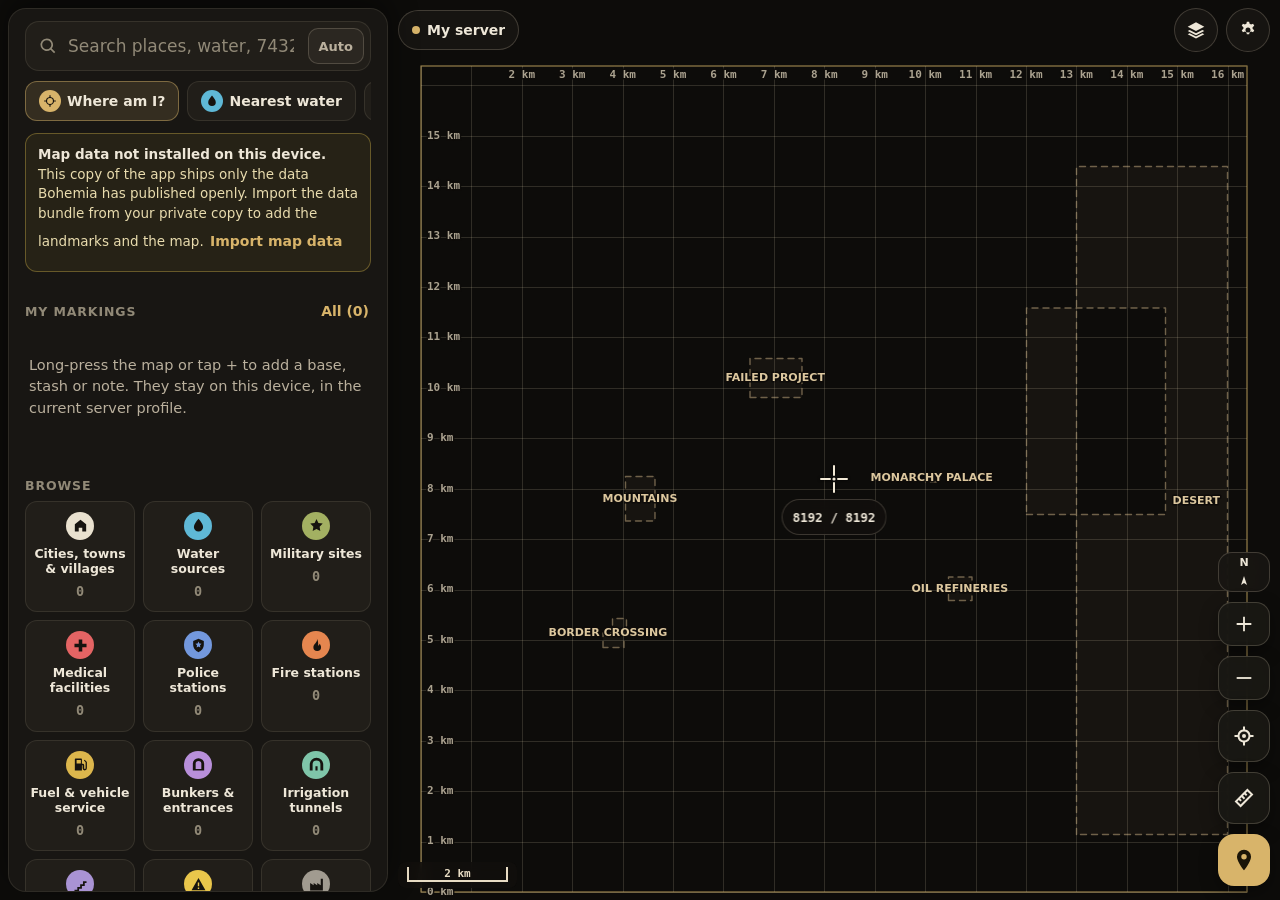
==== badlands-field-map/index.html @ 00a026b4 "Add Badlands Field Map (public build) at /badlands-field-map/ Installable offline companion map for " ====
<!doctype html>
<html lang="en">
  <head>
    <meta charset="utf-8" />
    <meta name="viewport" content="width=device-width, initial-scale=1, viewport-fit=cover" />
    <meta name="color-scheme" content="dark" />
    <meta name="theme-color" content="#0d0c0a" />
    <meta name="description" content="Offline companion map for DayZ’s Nasdara terrain (Badlands). Unofficial fan tool." />
    <meta name="apple-mobile-web-app-capable" content="yes" />
    <meta name="mobile-web-app-capable" content="yes" />
    <meta name="apple-mobile-web-app-status-bar-style" content="black-translucent" />
    <meta name="apple-mobile-web-app-title" content="Field Map" />
    <link rel="manifest" href="./manifest.webmanifest" />
    <link rel="icon" type="image/png" href="./icons/favicon-64.png" />
    <link rel="apple-touch-icon" href="./icons/apple-touch-icon.png" />
    <title>Badlands Field Map</title>
    <script type="module" crossorigin src="./assets/index-BsWsHwa1.js"></script>
    <link rel="stylesheet" crossorigin href="./assets/index-CxbuYkb8.css">
  </head>
  <body>
    <div id="app"></div>
    <noscript>Badlands Field Map needs JavaScript.</noscript>
  </body>
</html>
---- badlands-field-map/assets/index-CxbuYkb8.css ----
:root,:host{--ol-background-color: white;--ol-accent-background-color: #F5F5F5;--ol-subtle-background-color: rgba(128, 128, 128, .25);--ol-partial-background-color: rgba(255, 255, 255, .75);--ol-foreground-color: #333333;--ol-subtle-foreground-color: #666666;--ol-brand-color: #00AAFF}.ol-box{box-sizing:border-box;border-radius:2px;border:1.5px solid var(--ol-background-color);background-color:var(--ol-partial-background-color)}.ol-mouse-position{top:8px;right:8px;position:absolute}.ol-scale-line{background:var(--ol-partial-background-color);border-radius:4px;bottom:8px;left:8px;padding:2px;position:absolute}.ol-scale-line-inner{border:1px solid var(--ol-subtle-foreground-color);border-top:none;color:var(--ol-foreground-color);font-size:10px;text-align:center;margin:1px;will-change:contents,width;transition:all .25s}.ol-scale-bar{position:absolute;bottom:8px;left:8px}.ol-scale-bar-inner{display:flex}.ol-scale-step-marker{width:1px;height:15px;background-color:var(--ol-foreground-color);float:right;z-index:10}.ol-scale-step-text{position:absolute;bottom:-5px;font-size:10px;z-index:11;color:var(--ol-foreground-color);text-shadow:-1.5px 0 var(--ol-partial-background-color),0 1.5px var(--ol-partial-background-color),1.5px 0 var(--ol-partial-background-color),0 -1.5px var(--ol-partial-background-color)}.ol-scale-text{position:absolute;font-size:12px;text-align:center;bottom:25px;color:var(--ol-foreground-color);text-shadow:-1.5px 0 var(--ol-partial-background-color),0 1.5px var(--ol-partial-background-color),1.5px 0 var(--ol-partial-background-color),0 -1.5px var(--ol-partial-background-color)}.ol-scale-singlebar{position:relative;height:10px;z-index:9;box-sizing:border-box;border:1px solid var(--ol-foreground-color)}.ol-scale-singlebar-even{background-color:var(--ol-subtle-foreground-color)}.ol-scale-singlebar-odd{background-color:var(--ol-background-color)}.ol-unsupported{display:none}.ol-viewport,.ol-unselectable{-webkit-touch-callout:none;-webkit-user-select:none;-moz-user-select:none;user-select:none;-webkit-tap-highlight-color:transparent}.ol-viewport canvas{all:unset;overflow:hidden}.ol-viewport{touch-action:pan-x pan-y}.ol-selectable{-webkit-touch-callout:default;-webkit-user-select:text;-moz-user-select:text;user-select:text}.ol-grabbing{cursor:-webkit-grabbing;cursor:-moz-grabbing;cursor:grabbing}.ol-grab{cursor:move;cursor:-webkit-grab;cursor:-moz-grab;cursor:grab}.ol-control{position:absolute;background-color:var(--ol-subtle-background-color);border-radius:4px}.ol-zoom{top:.5em;left:.5em}.ol-rotate{top:.5em;right:.5em;transition:opacity .25s linear,visibility 0s linear}.ol-rotate.ol-hidden{opacity:0;visibility:hidden;transition:opacity .25s linear,visibility 0s linear .25s}.ol-zoom-extent{top:4.643em;left:.5em}.ol-full-screen{right:.5em;top:.5em}.ol-control button{display:block;margin:1px;padding:0;color:var(--ol-subtle-foreground-color);font-weight:700;text-decoration:none;font-size:inherit;text-align:center;height:1.375em;width:1.375em;line-height:.4em;background-color:var(--ol-background-color);border:none;border-radius:2px}.ol-control button::-moz-focus-inner{border:none;padding:0}.ol-zoom-extent button{line-height:1.4em}.ol-compass{display:block;font-weight:400;will-change:transform}.ol-touch .ol-control button{font-size:1.5em}.ol-touch .ol-zoom-extent{top:5.5em}.ol-control button:hover,.ol-control button:focus{text-decoration:none;outline:1px solid var(--ol-subtle-foreground-color);color:var(--ol-foreground-color)}.ol-zoom .ol-zoom-in{border-radius:2px 2px 0 0}.ol-zoom .ol-zoom-out{border-radius:0 0 2px 2px}.ol-attribution{text-align:right;bottom:.5em;right:.5em;max-width:calc(100% - 1.3em);display:flex;flex-flow:row-reverse;align-items:center}.ol-attribution a{color:var(--ol-subtle-foreground-color);text-decoration:none}.ol-attribution ul{margin:0;padding:1px .5em;color:var(--ol-foreground-color);text-shadow:0 0 2px var(--ol-background-color);font-size:12px}.ol-attribution li{display:inline;list-style:none}.ol-attribution li:not(:last-child):after{content:" "}.ol-attribution img{max-height:2em;max-width:inherit;vertical-align:middle}.ol-attribution button{flex-shrink:0}.ol-attribution.ol-collapsed ul{display:none}.ol-attribution:not(.ol-collapsed){background:var(--ol-partial-background-color)}.ol-attribution.ol-uncollapsible{bottom:0;right:0;border-radius:4px 0 0}.ol-attribution.ol-uncollapsible img{margin-top:-.2em;max-height:1.6em}.ol-attribution.ol-uncollapsible button{display:none}.ol-zoomslider{top:4.5em;left:.5em;height:200px}.ol-zoomslider button{position:relative;height:10px}.ol-touch .ol-zoomslider{top:5.5em}.ol-overviewmap{left:.5em;bottom:.5em}.ol-overviewmap.ol-uncollapsible{bottom:0;left:0;border-radius:0 4px 0 0}.ol-overviewmap .ol-overviewmap-map,.ol-overviewmap button{display:block}.ol-overviewmap .ol-overviewmap-map{border:1px solid var(--ol-subtle-foreground-color);height:150px;width:150px}.ol-overviewmap:not(.ol-collapsed) button{bottom:0;left:0;position:absolute}.ol-overviewmap.ol-collapsed .ol-overviewmap-map,.ol-overviewmap.ol-uncollapsible button{display:none}.ol-overviewmap:not(.ol-collapsed){background:var(--ol-subtle-background-color)}.ol-overviewmap-box{border:1.5px dotted var(--ol-subtle-foreground-color)}.ol-overviewmap .ol-overviewmap-box:hover{cursor:move}.ol-overviewmap .ol-viewport:hover{cursor:pointer}:root{color-scheme:dark;--bg: #0d0c0a;--map-land: #1f1c17;--surface: #181613;--surface-2: #211e19;--surface-3: #2b2721;--line: rgba(232, 220, 196, .1);--line-2: rgba(232, 220, 196, .2);--text: #eee7d8;--text-2: #bab09d;--text-3: #918977;--accent: #d8b46a;--accent-ink: #1b1508;--accent-soft: rgba(216, 180, 106, .15);--ok: #7bc58c;--warn: #e3c14e;--bad: #e5715f;--font-ui: -apple-system, BlinkMacSystemFont, "SF Pro Text", system-ui, "Segoe UI", Roboto, sans-serif;--font-mono: ui-monospace, "SF Mono", SFMono-Regular, Menlo, Consolas, monospace;--radius: 14px;--tap: 48px;--sat: env(safe-area-inset-top, 0px);--sab: env(safe-area-inset-bottom, 0px);--sal: env(safe-area-inset-left, 0px);--sar: env(safe-area-inset-right, 0px);--peek: 150px;--kb: 0px;--vvh: 100dvh;--pad-top: calc(var(--sat) + 58px);--pad-bottom: calc(var(--peek) + var(--sab));--pad-left: 0px;--label-scale: 1}*{box-sizing:border-box}html,body,#app{height:100%;margin:0;background:var(--bg);color:var(--text);font-family:var(--font-ui);font-size:16px;-webkit-text-size-adjust:100%;-webkit-tap-highlight-color:transparent}body{position:fixed;inset:0;overflow:hidden;overscroll-behavior:none}button,input,select,textarea{font:inherit;color:inherit}button{cursor:pointer}button,a,input,select,textarea,label,summary{touch-action:manipulation}:focus-visible{outline:2px solid var(--accent);outline-offset:2px}[hidden]{display:none!important}.mono{font-family:var(--font-mono);font-variant-numeric:tabular-nums}.sr-only{position:absolute;width:1px;height:1px;overflow:hidden;clip:rect(0 0 0 0);white-space:nowrap}.map{position:absolute;inset:0;background:var(--bg);-webkit-touch-callout:none;-webkit-user-select:none;user-select:none;touch-action:none}.map .ol-viewport{touch-action:none}.grid-canvas{position:absolute;inset:0;pointer-events:none;z-index:1}.ol-scale-line{position:static;background:#12100dcc;border-radius:8px;padding:4px 8px 5px;backdrop-filter:blur(6px);-webkit-backdrop-filter:blur(6px)}.ol-scale-line-inner{border:2px solid #e8dcc4;border-top:none;color:#e8dcc4;font:600 11px var(--font-mono);text-align:center}.scale-wrap{position:absolute;left:calc(var(--pad-left) + var(--sal) + 10px);bottom:calc(var(--pad-bottom) + 12px + var(--kb));z-index:3}.crosshair{position:absolute;left:calc(var(--pad-left) + (100% - var(--pad-left)) / 2);top:calc(var(--pad-top) + (100% - var(--pad-top) - var(--pad-bottom)) / 2);width:0;height:0;z-index:3;pointer-events:none}.crosshair svg{position:absolute;left:-15px;top:-15px;filter:drop-shadow(0 0 1.5px rgba(0,0,0,.9))}.readout{position:absolute;top:20px;left:50%;transform:translate(-50%);pointer-events:auto;display:flex;gap:6px;align-items:center;white-space:nowrap;padding:5px 10px;border-radius:999px;border:1px solid var(--line-2);background:#12100ddb;backdrop-filter:blur(8px);-webkit-backdrop-filter:blur(8px);font:600 12.5px var(--font-mono);color:var(--text);min-height:36px}.readout .sep{color:var(--text-3)}.readout .unv{color:var(--warn);font-family:var(--font-ui);font-size:11px;font-weight:600}.topbar{position:absolute;top:calc(var(--sat) + 8px);left:calc(var(--pad-left) + var(--sal) + 10px);right:calc(var(--sar) + 10px);display:flex;gap:8px;align-items:center;z-index:5;pointer-events:none}.topbar>*{pointer-events:auto}.chip-btn{display:inline-flex;align-items:center;gap:7px;min-height:40px;padding:0 13px;border-radius:999px;border:1px solid var(--line-2);background:#181613e0;backdrop-filter:blur(10px);-webkit-backdrop-filter:blur(10px);font-size:14px;font-weight:600;max-width:52vw}.chip-btn .txt{overflow:hidden;text-overflow:ellipsis;white-space:nowrap}.dot{width:8px;height:8px;border-radius:50%;background:var(--accent);flex:none}.dot.warn{background:var(--warn)}.dot.bad{background:var(--bad)}.dot.ok{background:var(--ok)}.spacer{flex:1}.north{width:40px;height:40px;border-radius:50%;border:1px solid var(--line-2);background:#181613e0;display:grid;place-items:center;font:800 11px var(--font-ui);color:var(--text);backdrop-filter:blur(10px);-webkit-backdrop-filter:blur(10px)}.fabs{position:absolute;right:calc(var(--sar) + 10px);bottom:calc(var(--pad-bottom) + 14px + var(--kb));display:flex;flex-direction:column;gap:10px;z-index:5}.fab{width:52px;height:52px;border-radius:16px;border:1px solid var(--line-2);background:#1a1814eb;backdrop-filter:blur(10px);-webkit-backdrop-filter:blur(10px);display:grid;place-items:center;color:var(--text);box-shadow:0 6px 18px #00000059}.fab.primary{background:var(--accent);color:var(--accent-ink);border-color:transparent}.fab.on{border-color:var(--accent);color:var(--accent)}.fab:active{transform:scale(.96)}.modebar{position:absolute;left:calc(var(--pad-left) + var(--sal) + 10px);right:calc(var(--sar) + 72px);bottom:calc(var(--pad-bottom) + 14px + var(--kb));z-index:6;display:flex;gap:8px;flex-wrap:wrap}.sheet{position:absolute;left:0;right:0;bottom:var(--kb);z-index:10;background:var(--surface);border-top-left-radius:20px;border-top-right-radius:20px;border:1px solid var(--line);border-bottom:none;box-shadow:0 -10px 30px #00000073;display:flex;flex-direction:column;height:calc(var(--peek) + var(--sab));transition:height .24s cubic-bezier(.2,.8,.2,1);padding-left:var(--sal);padding-right:var(--sar);overscroll-behavior:contain;touch-action:pan-y}.sheet.half{height:min(calc(var(--vvh) * .56),calc(var(--vvh) - var(--sat) - 70px))}.sheet.full{height:calc(var(--vvh) - var(--sat) - 8px)}.sheet.dragging{transition:none}.sheet-grip{flex:none;width:100%;height:36px;padding:0;border:0;background:transparent;display:grid;place-items:center;touch-action:none}.sheet-grip:before{content:"";width:40px;height:5px;border-radius:3px;background:var(--line-2)}.sheet-head{flex:none;padding:0 16px 10px;touch-action:none}.sheet-body{flex:1;min-height:0;overflow-y:auto;-webkit-overflow-scrolling:touch;overscroll-behavior:contain;padding:0 16px calc(16px + var(--sab));touch-action:pan-y}@media(orientation:landscape)and (max-height:600px),(min-width:900px){:root{--pad-top: calc(var(--sat) + 58px);--pad-bottom: var(--sab);--pad-left: calc(min(380px, 44vw) + var(--sal) + 16px)}.sheet,.sheet.half,.sheet.full{left:calc(var(--sal) + 8px);right:auto;top:calc(var(--sat) + 8px);bottom:calc(8px + var(--kb));width:min(380px,44vw);height:auto;border-radius:18px;border:1px solid var(--line);padding-left:0;padding-right:0}.sheet .sheet-grip{display:none}.sheet-head{padding-top:12px}.fabs,.modebar{bottom:calc(var(--sab) + 14px + var(--kb))}.scale-wrap{bottom:calc(var(--sab) + 12px)}}.search{display:flex;align-items:center;gap:8px;height:50px;border-radius:14px;background:var(--surface-2);border:1px solid var(--line);padding:0 6px 0 12px}.search input{flex:1;min-width:0;border:0;background:transparent;outline:none;font-size:17px;height:100%}.search input::-webkit-search-cancel-button,.search input::-webkit-search-decoration{-webkit-appearance:none;appearance:none}.search input::placeholder{color:var(--text-3)}.fmt{flex:none;height:36px;border-radius:10px;border:1px solid var(--line-2);background:var(--surface-3);padding:0 10px;font-size:13px;font-weight:650;color:var(--text-2)}.icon-btn{flex:none;width:40px;height:40px;border-radius:10px;border:0;background:transparent;display:grid;place-items:center;color:var(--text-2)}.quick{display:flex;gap:8px;overflow-x:auto;margin-top:10px;padding-bottom:2px;scrollbar-width:none;touch-action:pan-x}.quick::-webkit-scrollbar{display:none}.qchip{flex:none;display:inline-flex;align-items:center;gap:6px;height:40px;padding:0 13px;border-radius:12px;border:1px solid var(--line);background:var(--surface-2);font-size:14px;font-weight:600;white-space:nowrap}.qchip .sw{width:22px;height:22px;border-radius:50%;display:grid;place-items:center;color:#16130f}.btn{display:inline-flex;align-items:center;justify-content:center;gap:8px;min-height:46px;padding:0 16px;border-radius:12px;border:1px solid var(--line-2);background:var(--surface-2);font-weight:650;font-size:15px}.btn.primary{background:var(--accent);color:var(--accent-ink);border-color:transparent}.btn.danger{color:var(--bad);border-color:#e5715f66}.btn.ghost{background:transparent}.btn:disabled{opacity:.45}.btn.sm{min-height:38px;padding:0 12px;font-size:14px}.btn-row{display:flex;gap:8px;flex-wrap:wrap}.btn-row>.btn{flex:1 1 auto}.btn.tool-on{background:var(--accent-soft);border-color:var(--accent);color:var(--accent)}.h1{font-size:21px;font-weight:750;letter-spacing:-.01em;line-height:1.2;margin:0;text-wrap:balance}.h2{font-size:12.5px;font-weight:700;letter-spacing:.07em;text-transform:uppercase;color:var(--text-3);margin:20px 0 8px}.muted{color:var(--text-2)}.faint{color:var(--text-3)}.small{font-size:13.5px;line-height:1.45}p{line-height:1.5;margin:8px 0}a{color:var(--accent)}.head-row{display:flex;align-items:center;gap:10px;min-height:44px}.head-row .h1{flex:1;min-width:0}.badge-ico{flex:none;width:38px;height:38px;border-radius:50%;display:grid;place-items:center;color:#16130f}.badge-ico.pin{border-radius:50% 50% 50% 4px;transform:rotate(-45deg)}.badge-ico.pin svg{transform:rotate(45deg)}.list{display:flex;flex-direction:column;border-radius:var(--radius);background:var(--surface-2);border:1px solid var(--line);overflow:hidden}.row{display:flex;align-items:center;gap:12px;min-height:56px;padding:8px 12px;border:0;border-bottom:1px solid var(--line);background:transparent;text-align:left;width:100%}.row:last-child{border-bottom:0}.row:active{background:var(--surface-3)}.row .main{flex:1;min-width:0}.row .title{font-weight:650;font-size:15.5px;overflow:hidden;text-overflow:ellipsis;white-space:nowrap}.row .sub{font-size:13px;color:var(--text-2);margin-top:2px;overflow:hidden;text-overflow:ellipsis;white-space:nowrap}.row .end{flex:none;text-align:right;font-size:13px;color:var(--text-2)}.row .ico{flex:none;width:32px;height:32px;border-radius:50%;display:grid;place-items:center;color:#16130f}.tag{display:inline-flex;align-items:center;gap:5px;height:24px;padding:0 9px;border-radius:999px;font-size:12px;font-weight:700;background:var(--surface-3);color:var(--text-2);border:1px solid var(--line);white-space:nowrap}.tag.ok{color:var(--ok);border-color:#7bc58c59}.tag.warn{color:var(--warn);border-color:#e3c14e59}.tag.bad{color:var(--bad);border-color:#e5715f66}.tag.accent{color:var(--accent);border-color:#d8b46a66}.tags{display:flex;gap:6px;flex-wrap:wrap}.coord{display:grid;grid-template-columns:auto 1fr auto;gap:6px 12px;align-items:center;padding:12px;border-radius:var(--radius);background:var(--surface-2);border:1px solid var(--line)}.coord .k{font-size:12px;font-weight:700;letter-spacing:.06em;text-transform:uppercase;color:var(--text-3)}.coord .v{font:650 16px var(--font-mono);font-variant-numeric:tabular-nums;min-width:0;overflow-wrap:anywhere}.coord .v small{font:500 12px var(--font-ui);color:var(--text-3);margin-left:6px}.kv{display:grid;grid-template-columns:minmax(96px,auto) 1fr;gap:8px 14px;font-size:14.5px}.kv dt{color:var(--text-3)}.kv dd{margin:0;min-width:0;overflow-wrap:anywhere}.field{display:flex;flex-direction:column;gap:6px;margin-bottom:14px}.field label,.field .lbl{font-size:13px;font-weight:650;color:var(--text-2)}.input,textarea.input,select.input{width:100%;min-height:46px;border-radius:12px;border:1px solid var(--line-2);background:var(--surface-2);padding:10px 12px;font-size:16px;outline:none}textarea.input{min-height:92px;resize:vertical;line-height:1.45}.input:focus{border-color:var(--accent)}.seg{display:flex;gap:4px;padding:4px;border-radius:12px;background:var(--surface-2);border:1px solid var(--line)}.seg button{flex:1;min-height:38px;border:0;border-radius:9px;background:transparent;font-weight:650;font-size:14px;color:var(--text-2)}.seg button[aria-pressed=true]{background:var(--surface-3);color:var(--text);box-shadow:inset 0 0 0 1px var(--line-2)}.grid-pick{display:grid;grid-template-columns:repeat(auto-fill,minmax(84px,1fr));gap:8px}.pick{display:flex;flex-direction:column;align-items:center;gap:6px;padding:10px 4px;border-radius:12px;border:1px solid var(--line);background:var(--surface-2);font-size:12.5px;font-weight:600}.pick[aria-pressed=true]{border-color:var(--accent);background:var(--accent-soft)}.swatches{display:flex;gap:10px;flex-wrap:wrap}.swatch{width:36px;height:36px;border-radius:50%;border:2px solid transparent;box-shadow:inset 0 0 0 2px #00000059}.swatch[aria-pressed=true]{border-color:var(--text)}.toggle{display:flex;align-items:center;justify-content:space-between;gap:12px;min-height:52px;padding:6px 12px;border-bottom:1px solid var(--line)}.toggle:last-child{border-bottom:0}.toggle .main{flex:1;min-width:0}.switch{position:relative;width:50px;height:30px;flex:none;border-radius:999px;border:0;background:var(--surface-3);box-shadow:inset 0 0 0 1px var(--line-2)}.switch:after{content:"";position:absolute;top:3px;left:3px;width:24px;height:24px;border-radius:50%;background:#cfc6b4;transition:transform .18s}.switch[aria-checked=true]{background:var(--accent)}.switch[aria-checked=true]:after{transform:translate(20px);background:#1b1508}input[type=range]{width:100%;accent-color:var(--accent);height:32px}.note{border-radius:12px;padding:11px 12px;background:var(--surface-2);border:1px solid var(--line);font-size:13.5px;line-height:1.45;color:var(--text-2)}.note.warn{border-color:#e3c14e59;background:#e3c14e12;color:#e9dcae}.note.bad{border-color:#e5715f66;background:#e5715f14;color:#f0c3ba}.note strong{color:var(--text)}.stack{display:flex;flex-direction:column;gap:12px}.toasts{position:absolute;left:50%;transform:translate(-50%);top:calc(var(--sat) + 56px);z-index:40;display:flex;flex-direction:column;gap:8px;width:min(92vw,440px);pointer-events:none}.toast{pointer-events:auto;display:flex;align-items:center;gap:10px;padding:11px 12px 11px 14px;border-radius:14px;background:#24211cf7;border:1px solid var(--line-2);box-shadow:0 10px 30px #00000080;font-size:14.5px;font-weight:600}.toast .msg{flex:1}.toast.error{border-color:#e5715f99}.toast .act{border:0;background:var(--surface-3);border-radius:9px;min-height:34px;padding:0 12px;font-weight:700;color:var(--accent)}.empty{padding:18px 4px;color:var(--text-2);font-size:14.5px;line-height:1.5}.legend{display:flex;gap:10px;flex-wrap:wrap;font-size:12.5px;color:var(--text-2)}.legend i{display:inline-block;width:12px;height:12px;border-radius:3px;margin-right:5px;vertical-align:-2px}.boot{position:absolute;inset:0;display:grid;place-items:center;text-align:center;padding:24px;z-index:50;background:var(--bg)}.wordmark{font-weight:800;letter-spacing:.18em;text-transform:uppercase;font-size:13px;color:var(--accent)}@media(prefers-reduced-motion:reduce){.sheet,.switch:after{transition:none}}.app{position:fixed;inset:0;overflow:hidden}.round-btn{flex:none;width:44px;height:44px;border-radius:50%;border:1px solid var(--line-2);background:#181613e0;backdrop-filter:blur(10px);-webkit-backdrop-filter:blur(10px);display:grid;place-items:center;color:var(--text)}.round-btn:active,.chip-btn:active{transform:scale(.96)}.warn-chip{color:var(--bad);border-color:#e5715f80}.north{flex-direction:column;gap:0;line-height:1;width:52px;height:40px;border-radius:14px;align-self:center}.fab.sm-fab{width:52px;height:44px;border-radius:14px}.tools-wrap{position:relative}.tools-menu{position:absolute;right:62px;bottom:0;min-width:210px;display:flex;flex-direction:column;padding:6px;border-radius:16px;background:#1e1b17fa;border:1px solid var(--line-2);box-shadow:0 12px 30px #00000080}.tools-menu button{display:flex;align-items:center;gap:12px;min-height:48px;padding:0 12px;border:0;border-radius:11px;background:transparent;font-weight:650;font-size:15px;text-align:left}.tools-menu button:active{background:var(--surface-3)}.here-btn{position:absolute;top:66px;left:50%;transform:translate(-50%);pointer-events:auto;white-space:nowrap;min-height:44px;padding:0 16px;border-radius:999px;border:0;background:var(--accent);color:var(--accent-ink);font-weight:750;font-size:15px;box-shadow:0 6px 18px #00000073}.modebar{align-items:center;padding:8px 8px 8px 14px;border-radius:16px;background:#1e1b17f7;border:1px solid var(--line-2);box-shadow:0 10px 26px #00000073;bottom:auto;top:calc(var(--pad-top) + 4px);right:calc(var(--sar) + 10px)}.mode-text{flex:1 1 180px;font-size:14px;line-height:1.35;color:var(--text-2)}.mode-text strong{color:var(--text)}@media(orientation:landscape)and (max-height:600px){.fabs{flex-direction:row;align-items:flex-end}.tools-menu{right:0;bottom:62px}}.stack.tight{gap:6px}.grow{flex:1;min-width:0}.h2-row{display:flex;align-items:baseline;justify-content:space-between;gap:8px}.h2-row .h2{margin-bottom:8px}.link-btn{border:0;background:transparent;color:var(--accent);font-weight:650;font-size:14px;padding:8px 2px;min-height:36px;text-align:left}.u{text-decoration:underline;text-underline-offset:3px;color:var(--text)}.note-btn{text-align:left;width:100%;display:block;font:inherit;font-size:13.5px}.err{color:var(--bad)}.warn-text{color:var(--warn)}.clamp{overflow:hidden;text-overflow:ellipsis;white-space:nowrap}.title-sm{font-weight:650;font-size:15px;line-height:1.35}.card{display:flex;flex-direction:column;gap:6px;padding:12px;border-radius:var(--radius);background:var(--surface-2);border:1px solid var(--line)}.card-row{display:flex;align-items:center;gap:12px;width:100%;padding:12px;border-radius:var(--radius);background:var(--surface-2);border:1px solid var(--line);text-align:left;margin-top:4px}.card-row .main{flex:1;min-width:0}.card-row .title{font-weight:650}.card-row .sub{font-size:13px;color:var(--text-2);margin-top:2px}.src{padding:8px 0;border-bottom:1px solid var(--line)}.src:last-child{border-bottom:0}.input-row{display:flex;gap:8px;align-items:center}.input-row .input{flex:1;min-width:0}.confirm-row{display:flex;gap:8px;flex-wrap:wrap}.confirm-row>.btn{flex:1 1 auto}.check-row{display:flex;align-items:center;gap:12px;min-height:48px;font-size:15px}.check-row input{width:22px;height:22px;accent-color:var(--accent)}.form .field{margin-bottom:4px}.sticky-actions{position:sticky;bottom:calc(-16px - var(--sab));padding:10px 0 calc(10px + var(--sab));margin-bottom:calc(-16px - var(--sab));background:linear-gradient(to top,var(--surface) 75%,transparent);z-index:2}.kinds{grid-template-columns:repeat(auto-fill,minmax(76px,1fr))}.pick .ico{width:30px;height:30px;border-radius:50%;display:grid;place-items:center}.ico.pin,.pick .ico.pin{border-radius:50% 50% 50% 4px}.icon-swatch{display:grid;place-items:center;background:var(--surface-3);color:var(--text);box-shadow:inset 0 0 0 1px var(--line-2)}.icon-swatch[aria-pressed=true]{border-color:var(--accent);color:var(--accent)}.plain{border:0;background:transparent;text-align:left;padding:0}.quick.wrap{flex-wrap:wrap;overflow:visible;margin-top:0}.ref-line{display:flex;align-items:center;gap:8px;padding:8px 12px;border-radius:12px;background:var(--surface-2);border:1px solid var(--line);color:var(--text-2)}.ref-line .small{flex:1}.dist-line{display:flex;align-items:baseline;flex-wrap:wrap;gap:4px 12px}.dist-line .mono{font-size:19px;font-weight:700}.action-grid{display:grid;grid-template-columns:repeat(auto-fill,minmax(72px,1fr));gap:8px}.action-grid .act{display:flex;flex-direction:column;align-items:center;justify-content:center;gap:4px;min-height:64px;border-radius:14px;border:1px solid var(--line);background:var(--surface-2);font-size:12.5px;font-weight:650;color:var(--text)}.action-grid .act[aria-pressed=true]{color:var(--accent);border-color:#d8b46a80}.action-grid .act:active{background:var(--surface-3)}.notes,.notes-text{margin:0;font-size:14.5px;line-height:1.5;color:var(--text-2)}.notes{padding-left:18px}.notes li+li{margin-top:4px}.notes-text{white-space:pre-wrap;overflow-wrap:anywhere}.water{display:flex;flex-direction:column;gap:10px;padding:12px;border-radius:var(--radius);border:1px solid rgba(95,184,214,.35);background:#5fb8d60f}.water-grid{display:grid;grid-template-columns:1fr;gap:10px;font-size:14.5px}.water-grid .k{font-size:11.5px;font-weight:700;letter-spacing:.07em;text-transform:uppercase;color:var(--text-3);margin-bottom:2px}.history summary,.paste summary,.cov summary{cursor:pointer;min-height:40px;display:flex;align-items:center;gap:10px;color:var(--text-2);font-size:14px}.history ul{list-style:none;padding:0;margin:4px 0 0}.history li{display:flex;align-items:center;gap:10px;flex-wrap:wrap;padding:4px 0;border-top:1px solid var(--line)}.paste{margin-top:6px}.paste .input{margin:6px 0}.cov{border-radius:12px;background:var(--surface-2);border:1px solid var(--line);padding:0 12px}.cov[open]{padding-bottom:12px}.cov summary{list-style:none;color:var(--text);font-weight:600}.cov summary::-webkit-details-marker{display:none}.steps{margin:0;padding-left:20px;font-size:14.5px;line-height:1.5;color:var(--text-2)}.steps li+li{margin-top:6px}.tool-stats{display:flex;align-items:baseline;flex-wrap:wrap;gap:4px 14px}.tool-stats .big{font-size:24px;font-weight:750;color:var(--text)}.wps{list-style:none;margin:0;padding:0;display:flex;flex-direction:column;border-radius:var(--radius);background:var(--surface-2);border:1px solid var(--line)}.wps li{display:flex;align-items:center;gap:10px;min-height:52px;padding:4px 6px 4px 12px;border-bottom:1px solid var(--line)}.wps li:last-child{border-bottom:0}.wps .n{flex:none;width:26px;height:26px;border-radius:50%;display:grid;place-items:center;background:var(--accent);color:var(--accent-ink);font:750 13px var(--font-ui)}.wp-main{flex:1;min-width:0;display:flex;flex-direction:column;gap:2px;border:0;background:transparent;text-align:left;padding:6px 0}.wp-tools{display:flex;flex:none}.progress{position:relative;height:40px;border-radius:12px;background:var(--surface-2);border:1px solid var(--line);overflow:hidden;display:flex;align-items:center;padding:0 12px}.progress .bar{position:absolute;left:0;top:0;bottom:0;background:var(--accent-soft);transition:width .2s}.progress span{position:relative}.file-btn{position:relative;overflow:hidden}.file-btn input{position:absolute;inset:0;opacity:0;font-size:0;cursor:pointer}table.preview{width:100%;border-collapse:collapse;font-size:13.5px}table.preview th,table.preview td{padding:6px 4px;border-bottom:1px solid var(--line);text-align:right;font-variant-numeric:tabular-nums}table.preview th:first-child{text-align:left;font-weight:600;color:var(--text-2)}table.preview thead th{color:var(--text-3);font-weight:650;font-size:12px}.install{display:flex;flex-direction:column;gap:4px}.recovery{position:fixed;inset:0;overflow-y:auto;padding:calc(var(--sat) + 24px) max(20px,var(--sar)) calc(var(--sab) + 24px) max(20px,var(--sal));display:flex;flex-direction:column;gap:14px;background:var(--bg);max-width:560px;margin:0 auto}.qchip.locate-chip{border-color:#d8b46a73;background:var(--accent-soft);color:var(--text)}.locate-add{display:grid;grid-template-columns:repeat(3,minmax(0,1fr));gap:8px}.locate-add.text-only{grid-template-columns:1fr}.locate-add .btn{flex-direction:column;gap:4px;min-height:72px;padding:8px 6px;font-size:14px;text-align:center}.locate-add.text-only .btn{flex-direction:row;min-height:52px}.composer{display:flex;flex-direction:column;gap:8px}textarea.input{min-height:92px;padding:10px 12px;line-height:1.45;resize:vertical;font:inherit;font-size:16px}.analyze-bar{display:flex;gap:8px;align-items:center;position:sticky;bottom:0;z-index:2;padding:8px 0;background:linear-gradient(to bottom,transparent,var(--surface) 30%)}.analyze-bar .btn.grow{flex:1;min-height:52px;font-size:16px}.analyze-state{flex:1;min-width:0;display:flex;align-items:center;gap:10px;min-height:52px;padding:0 12px;border-radius:12px;background:var(--surface-2);border:1px solid var(--line-2);font-size:14px;color:var(--text-2)}.spinner{flex:none;width:20px;height:20px;border-radius:50%;border:2.5px solid var(--line-2);border-top-color:var(--accent);animation:spin .9s linear infinite}@keyframes spin{to{transform:rotate(360deg)}}@media(prefers-reduced-motion:reduce){.spinner{animation-duration:3s}}.evidence{display:flex;flex-direction:column;gap:8px}.ev{border-radius:12px;background:var(--surface-2);border:1px solid var(--line);overflow:hidden}.ev.failed{border-color:#e5715f66}.ev-head{display:flex;align-items:center;gap:12px;width:100%;min-height:64px;padding:8px 10px;border:0;background:transparent;text-align:left}.ev-thumb{flex:none;width:56px;height:56px;border-radius:8px;object-fit:cover;background:var(--surface-3)}.note-thumb{display:grid;place-items:center;color:var(--text-2)}.ev-main{flex:1;min-width:0;display:flex;flex-direction:column;gap:2px}.ev-title{font-weight:600;font-size:14.5px;line-height:1.35;display:-webkit-box;-webkit-line-clamp:2;-webkit-box-orient:vertical;overflow:hidden}.ev-sub{font-size:12.5px;color:var(--text-3)}.ev.failed .ev-sub{color:var(--bad)}.ev-body{padding:0 12px 12px;display:flex;flex-direction:column;gap:8px}.obs-mini{margin:0;padding-left:18px;font-size:13.5px;line-height:1.5;color:var(--text-2)}.obs-mini li.off{text-decoration:line-through;color:var(--text-3)}.results{display:flex;flex-direction:column;gap:10px}.results>.h2{margin-bottom:0}.question{display:flex;flex-direction:column;gap:6px;padding:12px;border-radius:var(--radius);border:1px solid rgba(216,180,106,.35);background:var(--accent-soft)}.question .quick{margin-top:4px}.question .qchip:disabled{opacity:.5}.gps-input{flex:1 1 100%}.gps-input .input{max-width:88px;text-align:center;font-size:17px}.cand{display:flex;flex-direction:column;gap:8px;padding:12px;border-radius:var(--radius);background:var(--surface-2);border:1px solid var(--line);scroll-margin:12px}.cand.focused{border-color:#f9eed473}.cand.confirmed{border-color:var(--ok)}.cand-head{display:flex;align-items:center;gap:10px}.cand-rank{flex:none;width:30px;height:30px;border-radius:50%;display:grid;place-items:center;font-weight:800;font-size:14px;color:#14120f;box-shadow:inset 0 0 0 2px #00000059}.clues{list-style:none;margin:0;padding:0;display:flex;flex-direction:column;gap:4px;font-size:13.5px;line-height:1.4}.clues li{display:flex;gap:8px;color:var(--text-2)}.clues .mark{flex:none;width:18px;height:18px;margin-top:1px;border-radius:50%;display:grid;place-items:center;font-size:11px;font-weight:800}.clues .yes .mark{background:#7bc58c33;color:var(--ok)}.clues .no .mark{background:#e5715f33;color:var(--bad)}.clues .unk .mark{background:var(--surface-3);color:var(--text-3)}.clues .no{color:#f0c3ba}.cand-actions{display:grid;grid-template-columns:repeat(2,minmax(0,1fr));gap:6px}.cand-actions .btn{font-size:13.5px;padding:0 8px}.confirm-box{display:flex;flex-direction:column;gap:2px;padding:4px 12px 12px;border-radius:12px;background:var(--surface-3)}.obs-panel .list{margin-top:4px}.obs-panel .h2{margin-top:12px}.toggle.off .title{text-decoration:line-through;color:var(--text-3)}.toggle .title{font-weight:600;font-size:14.5px}.toggle .sub{color:var(--text-3)}.minimap{display:block;width:100%;border-radius:10px;background:#1e1b16;border:1px solid var(--line)}.locate-bar{max-width:420px}.editor-box{width:100%;display:flex;justify-content:center}.editor-stage{position:relative;touch-action:none;user-select:none;-webkit-user-select:none}.editor-stage canvas{display:block;border-radius:6px}.editor-quad{position:absolute;inset:0;pointer-events:none}.editor-quad polygon{fill:#d8b46a1f;stroke:var(--accent);stroke-width:2}.editor-handle{position:absolute;width:44px;height:44px;margin:-22px 0 0 -22px;border-radius:50%;border:0;background:transparent;touch-action:none}.editor-handle:after{content:"";position:absolute;inset:12px;border-radius:50%;background:var(--accent);border:2px solid #14120f;box-shadow:0 0 0 3px #d8b46a4d}.row .sub.wrap-sub{white-space:normal;line-height:1.4}.qchip.on{border-color:var(--accent);background:var(--accent-soft)}.next-check{margin:0;padding:8px 10px;border-radius:10px;background:var(--accent-soft);color:var(--text)}
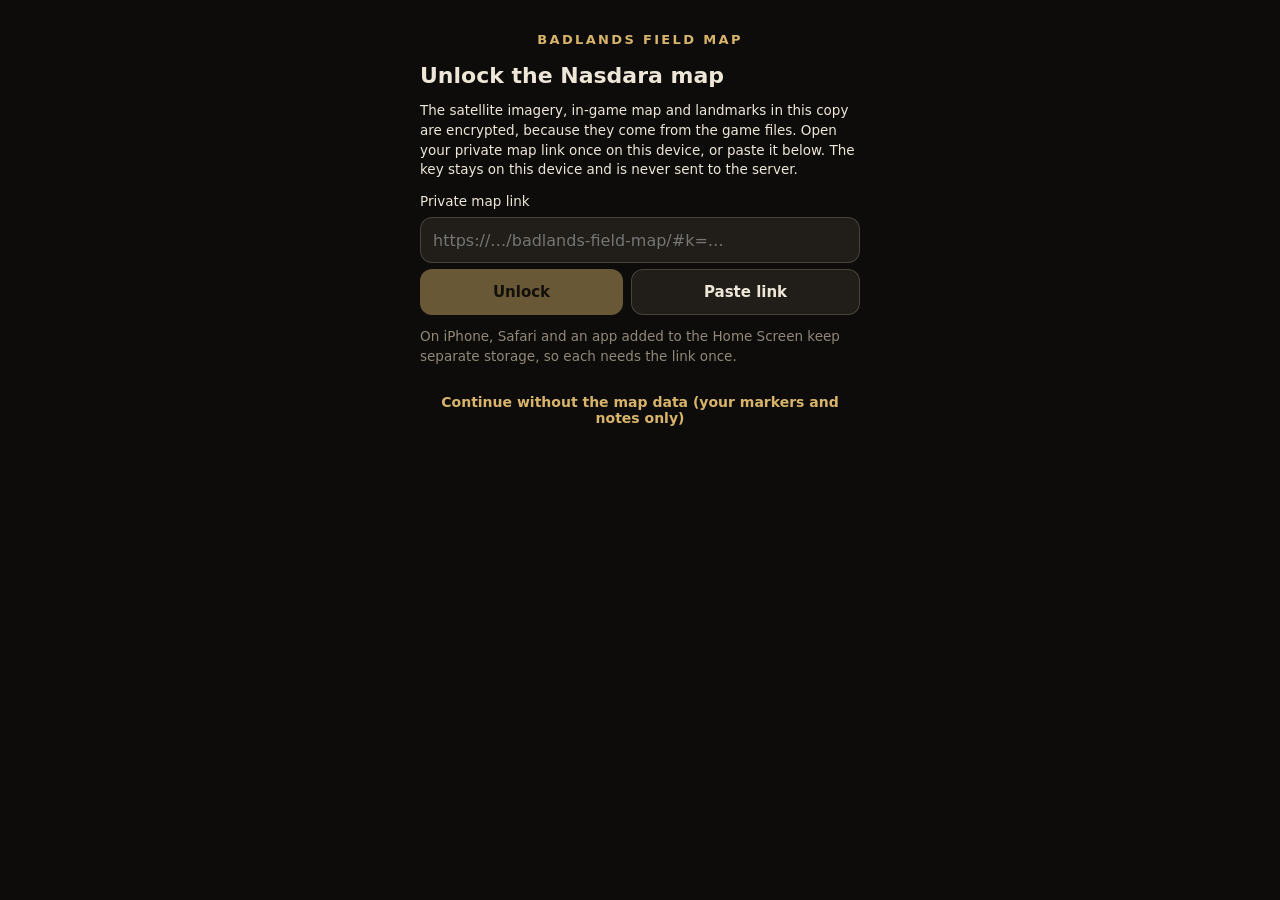
==== commit 15ca6388: "Badlands Field Map 0.10.0: real map data, photo location on the phone - Ships the satellite map, in-" ====
--- a/badlands-field-map/index.html
+++ b/badlands-field-map/index.html
@@ -14,8 +14,8 @@
     <link rel="icon" type="image/png" href="./icons/favicon-64.png" />
     <link rel="apple-touch-icon" href="./icons/apple-touch-icon.png" />
     <title>Badlands Field Map</title>
-    <script type="module" crossorigin src="./assets/index-BsWsHwa1.js"></script>
-    <link rel="stylesheet" crossorigin href="./assets/index-CxbuYkb8.css">
+    <script type="module" crossorigin src="./assets/index-CAaChaJO.js"></script>
+    <link rel="stylesheet" crossorigin href="./assets/index-E78-S9Fx.css">
   </head>
   <body>
     <div id="app"></div>
--- a/badlands-field-map/assets/index-E78-S9Fx.css
+++ b/badlands-field-map/assets/index-E78-S9Fx.css
@@ -0,0 +1 @@
+:root,:host{--ol-background-color: white;--ol-accent-background-color: #F5F5F5;--ol-subtle-background-color: rgba(128, 128, 128, .25);--ol-partial-background-color: rgba(255, 255, 255, .75);--ol-foreground-color: #333333;--ol-subtle-foreground-color: #666666;--ol-brand-color: #00AAFF}.ol-box{box-sizing:border-box;border-radius:2px;border:1.5px solid var(--ol-background-color);background-color:var(--ol-partial-background-color)}.ol-mouse-position{top:8px;right:8px;position:absolute}.ol-scale-line{background:var(--ol-partial-background-color);border-radius:4px;bottom:8px;left:8px;padding:2px;position:absolute}.ol-scale-line-inner{border:1px solid var(--ol-subtle-foreground-color);border-top:none;color:var(--ol-foreground-color);font-size:10px;text-align:center;margin:1px;will-change:contents,width;transition:all .25s}.ol-scale-bar{position:absolute;bottom:8px;left:8px}.ol-scale-bar-inner{display:flex}.ol-scale-step-marker{width:1px;height:15px;background-color:var(--ol-foreground-color);float:right;z-index:10}.ol-scale-step-text{position:absolute;bottom:-5px;font-size:10px;z-index:11;color:var(--ol-foreground-color);text-shadow:-1.5px 0 var(--ol-partial-background-color),0 1.5px var(--ol-partial-background-color),1.5px 0 var(--ol-partial-background-color),0 -1.5px var(--ol-partial-background-color)}.ol-scale-text{position:absolute;font-size:12px;text-align:center;bottom:25px;color:var(--ol-foreground-color);text-shadow:-1.5px 0 var(--ol-partial-background-color),0 1.5px var(--ol-partial-background-color),1.5px 0 var(--ol-partial-background-color),0 -1.5px var(--ol-partial-background-color)}.ol-scale-singlebar{position:relative;height:10px;z-index:9;box-sizing:border-box;border:1px solid var(--ol-foreground-color)}.ol-scale-singlebar-even{background-color:var(--ol-subtle-foreground-color)}.ol-scale-singlebar-odd{background-color:var(--ol-background-color)}.ol-unsupported{display:none}.ol-viewport,.ol-unselectable{-webkit-touch-callout:none;-webkit-user-select:none;-moz-user-select:none;user-select:none;-webkit-tap-highlight-color:transparent}.ol-viewport canvas{all:unset;overflow:hidden}.ol-viewport{touch-action:pan-x pan-y}.ol-selectable{-webkit-touch-callout:default;-webkit-user-select:text;-moz-user-select:text;user-select:text}.ol-grabbing{cursor:-webkit-grabbing;cursor:-moz-grabbing;cursor:grabbing}.ol-grab{cursor:move;cursor:-webkit-grab;cursor:-moz-grab;cursor:grab}.ol-control{position:absolute;background-color:var(--ol-subtle-background-color);border-radius:4px}.ol-zoom{top:.5em;left:.5em}.ol-rotate{top:.5em;right:.5em;transition:opacity .25s linear,visibility 0s linear}.ol-rotate.ol-hidden{opacity:0;visibility:hidden;transition:opacity .25s linear,visibility 0s linear .25s}.ol-zoom-extent{top:4.643em;left:.5em}.ol-full-screen{right:.5em;top:.5em}.ol-control button{display:block;margin:1px;padding:0;color:var(--ol-subtle-foreground-color);font-weight:700;text-decoration:none;font-size:inherit;text-align:center;height:1.375em;width:1.375em;line-height:.4em;background-color:var(--ol-background-color);border:none;border-radius:2px}.ol-control button::-moz-focus-inner{border:none;padding:0}.ol-zoom-extent button{line-height:1.4em}.ol-compass{display:block;font-weight:400;will-change:transform}.ol-touch .ol-control button{font-size:1.5em}.ol-touch .ol-zoom-extent{top:5.5em}.ol-control button:hover,.ol-control button:focus{text-decoration:none;outline:1px solid var(--ol-subtle-foreground-color);color:var(--ol-foreground-color)}.ol-zoom .ol-zoom-in{border-radius:2px 2px 0 0}.ol-zoom .ol-zoom-out{border-radius:0 0 2px 2px}.ol-attribution{text-align:right;bottom:.5em;right:.5em;max-width:calc(100% - 1.3em);display:flex;flex-flow:row-reverse;align-items:center}.ol-attribution a{color:var(--ol-subtle-foreground-color);text-decoration:none}.ol-attribution ul{margin:0;padding:1px .5em;color:var(--ol-foreground-color);text-shadow:0 0 2px var(--ol-background-color);font-size:12px}.ol-attribution li{display:inline;list-style:none}.ol-attribution li:not(:last-child):after{content:" "}.ol-attribution img{max-height:2em;max-width:inherit;vertical-align:middle}.ol-attribution button{flex-shrink:0}.ol-attribution.ol-collapsed ul{display:none}.ol-attribution:not(.ol-collapsed){background:var(--ol-partial-background-color)}.ol-attribution.ol-uncollapsible{bottom:0;right:0;border-radius:4px 0 0}.ol-attribution.ol-uncollapsible img{margin-top:-.2em;max-height:1.6em}.ol-attribution.ol-uncollapsible button{display:none}.ol-zoomslider{top:4.5em;left:.5em;height:200px}.ol-zoomslider button{position:relative;height:10px}.ol-touch .ol-zoomslider{top:5.5em}.ol-overviewmap{left:.5em;bottom:.5em}.ol-overviewmap.ol-uncollapsible{bottom:0;left:0;border-radius:0 4px 0 0}.ol-overviewmap .ol-overviewmap-map,.ol-overviewmap button{display:block}.ol-overviewmap .ol-overviewmap-map{border:1px solid var(--ol-subtle-foreground-color);height:150px;width:150px}.ol-overviewmap:not(.ol-collapsed) button{bottom:0;left:0;position:absolute}.ol-overviewmap.ol-collapsed .ol-overviewmap-map,.ol-overviewmap.ol-uncollapsible button{display:none}.ol-overviewmap:not(.ol-collapsed){background:var(--ol-subtle-background-color)}.ol-overviewmap-box{border:1.5px dotted var(--ol-subtle-foreground-color)}.ol-overviewmap .ol-overviewmap-box:hover{cursor:move}.ol-overviewmap .ol-viewport:hover{cursor:pointer}:root{color-scheme:dark;--bg: #0d0c0a;--map-land: #1f1c17;--surface: #181613;--surface-2: #211e19;--surface-3: #2b2721;--line: rgba(232, 220, 196, .1);--line-2: rgba(232, 220, 196, .2);--text: #eee7d8;--text-2: #bab09d;--text-3: #918977;--accent: #d8b46a;--accent-ink: #1b1508;--accent-soft: rgba(216, 180, 106, .15);--ok: #7bc58c;--warn: #e3c14e;--bad: #e5715f;--font-ui: -apple-system, BlinkMacSystemFont, "SF Pro Text", system-ui, "Segoe UI", Roboto, sans-serif;--font-mono: ui-monospace, "SF Mono", SFMono-Regular, Menlo, Consolas, monospace;--radius: 14px;--tap: 48px;--sat: env(safe-area-inset-top, 0px);--sab: env(safe-area-inset-bottom, 0px);--sal: env(safe-area-inset-left, 0px);--sar: env(safe-area-inset-right, 0px);--peek: 210px;--kb: 0px;--vvh: 100dvh;--pad-top: calc(var(--sat) + 58px);--pad-bottom: calc(var(--peek) + var(--sab));--pad-left: 0px;--label-scale: 1}*{box-sizing:border-box}html,body,#app{height:100%;margin:0;background:var(--bg);color:var(--text);font-family:var(--font-ui);font-size:16px;-webkit-text-size-adjust:100%;-webkit-tap-highlight-color:transparent}body{position:fixed;inset:0;overflow:hidden;overscroll-behavior:none}button,input,select,textarea{font:inherit;color:inherit}button{cursor:pointer}button,a,input,select,textarea,label,summary{touch-action:manipulation}:focus-visible{outline:2px solid var(--accent);outline-offset:2px}[hidden]{display:none!important}.mono{font-family:var(--font-mono);font-variant-numeric:tabular-nums}.sr-only{position:absolute;width:1px;height:1px;overflow:hidden;clip:rect(0 0 0 0);white-space:nowrap}.map{position:absolute;inset:0;background:var(--bg);-webkit-touch-callout:none;-webkit-user-select:none;user-select:none;touch-action:none}.map .ol-viewport{touch-action:none}.grid-canvas{position:absolute;inset:0;pointer-events:none;z-index:1}.ol-scale-line{position:static;background:#12100dcc;border-radius:8px;padding:4px 8px 5px;backdrop-filter:blur(6px);-webkit-backdrop-filter:blur(6px)}.ol-scale-line-inner{border:2px solid #e8dcc4;border-top:none;color:#e8dcc4;font:600 11px var(--font-mono);text-align:center}.scale-wrap{position:absolute;left:calc(var(--pad-left) + var(--sal) + 10px);bottom:calc(var(--pad-bottom) + 12px + var(--kb));z-index:3}.crosshair{position:absolute;left:calc(var(--pad-left) + (100% - var(--pad-left)) / 2);top:calc(var(--pad-top) + (100% - var(--pad-top) - var(--pad-bottom)) / 2);width:0;height:0;z-index:3;pointer-events:none}.crosshair svg{position:absolute;left:-15px;top:-15px;filter:drop-shadow(0 0 1.5px rgba(0,0,0,.9))}.readout{position:absolute;top:20px;left:50%;transform:translate(-50%);pointer-events:auto;display:flex;gap:6px;align-items:center;white-space:nowrap;padding:5px 10px;border-radius:999px;border:1px solid var(--line-2);background:#12100ddb;backdrop-filter:blur(8px);-webkit-backdrop-filter:blur(8px);font:600 12.5px var(--font-mono);color:var(--text);min-height:36px}.readout .sep{color:var(--text-3)}.readout .unv{color:var(--warn);font-family:var(--font-ui);font-size:11px;font-weight:600}.topbar{position:absolute;top:calc(var(--sat) + 8px);left:calc(var(--pad-left) + var(--sal) + 10px);right:calc(var(--sar) + 10px);display:flex;gap:8px;align-items:center;z-index:5;pointer-events:none}.topbar>*{pointer-events:auto}.chip-btn{display:inline-flex;align-items:center;gap:7px;min-height:40px;padding:0 13px;border-radius:999px;border:1px solid var(--line-2);background:#181613e0;backdrop-filter:blur(10px);-webkit-backdrop-filter:blur(10px);font-size:14px;font-weight:600;max-width:52vw}.chip-btn .txt{overflow:hidden;text-overflow:ellipsis;white-space:nowrap}.dot{width:8px;height:8px;border-radius:50%;background:var(--accent);flex:none}.dot.warn{background:var(--warn)}.dot.bad{background:var(--bad)}.dot.ok{background:var(--ok)}.spacer{flex:1}.north{width:40px;height:40px;border-radius:50%;border:1px solid var(--line-2);background:#181613e0;display:grid;place-items:center;font:800 11px var(--font-ui);color:var(--text);backdrop-filter:blur(10px);-webkit-backdrop-filter:blur(10px)}.fabs{position:absolute;right:calc(var(--sar) + 10px);bottom:calc(var(--pad-bottom) + 14px + var(--kb));display:flex;flex-direction:column;gap:10px;z-index:5}.fab{width:52px;height:52px;border-radius:16px;border:1px solid var(--line-2);background:#1a1814eb;backdrop-filter:blur(10px);-webkit-backdrop-filter:blur(10px);display:grid;place-items:center;color:var(--text);box-shadow:0 6px 18px #00000059}.fab.primary{background:var(--accent);color:var(--accent-ink);border-color:transparent}.fab.on{border-color:var(--accent);color:var(--accent)}.fab:active{transform:scale(.96)}.modebar{position:absolute;left:calc(var(--pad-left) + var(--sal) + 10px);right:calc(var(--sar) + 72px);bottom:calc(var(--pad-bottom) + 14px + var(--kb));z-index:6;display:flex;gap:8px;flex-wrap:wrap}.sheet{position:absolute;left:0;right:0;bottom:var(--kb);z-index:10;background:var(--surface);border-top-left-radius:20px;border-top-right-radius:20px;border:1px solid var(--line);border-bottom:none;box-shadow:0 -10px 30px #00000073;display:flex;flex-direction:column;height:calc(var(--peek) + var(--sab));transition:height .24s cubic-bezier(.2,.8,.2,1);padding-left:var(--sal);padding-right:var(--sar);overscroll-behavior:contain;touch-action:pan-y}.sheet.half{height:min(calc(var(--vvh) * .56),calc(var(--vvh) - var(--sat) - 70px))}.sheet.full{height:calc(var(--vvh) - var(--sat) - 8px)}.sheet.dragging{transition:none}.sheet-grip{flex:none;width:100%;height:36px;padding:0;border:0;background:transparent;display:grid;place-items:center;touch-action:none}.sheet-grip:before{content:"";width:40px;height:5px;border-radius:3px;background:var(--line-2)}.sheet-head{flex:none;padding:0 16px 10px;touch-action:none}.sheet-body{flex:1;min-height:0;overflow-y:auto;-webkit-overflow-scrolling:touch;overscroll-behavior:contain;padding:0 16px calc(16px + var(--sab));touch-action:pan-y}@media(orientation:landscape)and (max-height:600px),(min-width:900px){:root{--pad-top: calc(var(--sat) + 58px);--pad-bottom: var(--sab);--pad-left: calc(min(380px, 44vw) + var(--sal) + 16px)}.sheet,.sheet.half,.sheet.full{left:calc(var(--sal) + 8px);right:auto;top:calc(var(--sat) + 8px);bottom:calc(8px + var(--kb));width:min(380px,44vw);height:auto;border-radius:18px;border:1px solid var(--line);padding-left:0;padding-right:0}.sheet .sheet-grip{display:none}.sheet-head{padding-top:12px}.fabs,.modebar{bottom:calc(var(--sab) + 14px + var(--kb))}.scale-wrap{bottom:calc(var(--sab) + 12px)}}.search{display:flex;align-items:center;gap:8px;height:50px;border-radius:14px;background:var(--surface-2);border:1px solid var(--line);padding:0 6px 0 12px}.search input{flex:1;min-width:0;border:0;background:transparent;outline:none;font-size:17px;height:100%}.search input::-webkit-search-cancel-button,.search input::-webkit-search-decoration{-webkit-appearance:none;appearance:none}.search input::placeholder{color:var(--text-3)}.fmt{flex:none;height:36px;border-radius:10px;border:1px solid var(--line-2);background:var(--surface-3);padding:0 10px;font-size:13px;font-weight:650;color:var(--text-2)}.icon-btn{flex:none;width:40px;height:40px;border-radius:10px;border:0;background:transparent;display:grid;place-items:center;color:var(--text-2)}.quick{display:flex;gap:8px;overflow-x:auto;margin-top:10px;padding-bottom:2px;scrollbar-width:none;touch-action:pan-x}.quick::-webkit-scrollbar{display:none}.qchip{flex:none;display:inline-flex;align-items:center;gap:6px;height:40px;padding:0 13px;border-radius:12px;border:1px solid var(--line);background:var(--surface-2);font-size:14px;font-weight:600;white-space:nowrap}.qchip .sw{width:22px;height:22px;border-radius:50%;display:grid;place-items:center;color:#16130f}.btn{display:inline-flex;align-items:center;justify-content:center;gap:8px;min-height:46px;padding:0 16px;border-radius:12px;border:1px solid var(--line-2);background:var(--surface-2);font-weight:650;font-size:15px}.btn.primary{background:var(--accent);color:var(--accent-ink);border-color:transparent}.btn.danger{color:var(--bad);border-color:#e5715f66}.btn.ghost{background:transparent}.btn:disabled{opacity:.45}.btn.sm{min-height:38px;padding:0 12px;font-size:14px}.btn-row{display:flex;gap:8px;flex-wrap:wrap}.btn-row>.btn{flex:1 1 auto}.btn.tool-on{background:var(--accent-soft);border-color:var(--accent);color:var(--accent)}.h1{font-size:21px;font-weight:750;letter-spacing:-.01em;line-height:1.2;margin:0;text-wrap:balance}.h2{font-size:12.5px;font-weight:700;letter-spacing:.07em;text-transform:uppercase;color:var(--text-3);margin:20px 0 8px}.muted{color:var(--text-2)}.faint{color:var(--text-3)}.small{font-size:13.5px;line-height:1.45}p{line-height:1.5;margin:8px 0}a{color:var(--accent)}.head-row{display:flex;align-items:center;gap:10px;min-height:44px}.head-row .h1{flex:1;min-width:0}.badge-ico{flex:none;width:38px;height:38px;border-radius:50%;display:grid;place-items:center;color:#16130f}.badge-ico.pin{border-radius:50% 50% 50% 4px;transform:rotate(-45deg)}.badge-ico.pin svg{transform:rotate(45deg)}.list{display:flex;flex-direction:column;border-radius:var(--radius);background:var(--surface-2);border:1px solid var(--line);overflow:hidden}.row{display:flex;align-items:center;gap:12px;min-height:56px;padding:8px 12px;border:0;border-bottom:1px solid var(--line);background:transparent;text-align:left;width:100%}.row:last-child{border-bottom:0}.row:active{background:var(--surface-3)}.row .main{flex:1;min-width:0}.row .title{font-weight:650;font-size:15.5px;overflow:hidden;text-overflow:ellipsis;white-space:nowrap}.row .sub{font-size:13px;color:var(--text-2);margin-top:2px;overflow:hidden;text-overflow:ellipsis;white-space:nowrap}.row .end{flex:none;text-align:right;font-size:13px;color:var(--text-2)}.row .ico{flex:none;width:32px;height:32px;border-radius:50%;display:grid;place-items:center;color:#16130f}.tag{display:inline-flex;align-items:center;gap:5px;height:24px;padding:0 9px;border-radius:999px;font-size:12px;font-weight:700;background:var(--surface-3);color:var(--text-2);border:1px solid var(--line);white-space:nowrap}.tag.ok{color:var(--ok);border-color:#7bc58c59}.tag.warn{color:var(--warn);border-color:#e3c14e59}.tag.bad{color:var(--bad);border-color:#e5715f66}.tag.accent{color:var(--accent);border-color:#d8b46a66}.tags{display:flex;gap:6px;flex-wrap:wrap}.coord{display:grid;grid-template-columns:auto 1fr auto;gap:6px 12px;align-items:center;padding:12px;border-radius:var(--radius);background:var(--surface-2);border:1px solid var(--line)}.coord .k{font-size:12px;font-weight:700;letter-spacing:.06em;text-transform:uppercase;color:var(--text-3)}.coord .v{font:650 16px var(--font-mono);font-variant-numeric:tabular-nums;min-width:0;overflow-wrap:anywhere}.coord .v small{font:500 12px var(--font-ui);color:var(--text-3);margin-left:6px}.kv{display:grid;grid-template-columns:minmax(96px,auto) 1fr;gap:8px 14px;font-size:14.5px}.kv dt{color:var(--text-3)}.kv dd{margin:0;min-width:0;overflow-wrap:anywhere}.field{display:flex;flex-direction:column;gap:6px;margin-bottom:14px}.field label,.field .lbl{font-size:13px;font-weight:650;color:var(--text-2)}.input,textarea.input,select.input{width:100%;min-height:46px;border-radius:12px;border:1px solid var(--line-2);background:var(--surface-2);padding:10px 12px;font-size:16px;outline:none}textarea.input{min-height:92px;resize:vertical;line-height:1.45}.input:focus{border-color:var(--accent)}.seg{display:flex;gap:4px;padding:4px;border-radius:12px;background:var(--surface-2);border:1px solid var(--line)}.seg button{flex:1;min-height:38px;border:0;border-radius:9px;background:transparent;font-weight:650;font-size:14px;color:var(--text-2)}.seg button[aria-pressed=true]{background:var(--surface-3);color:var(--text);box-shadow:inset 0 0 0 1px var(--line-2)}.grid-pick{display:grid;grid-template-columns:repeat(auto-fill,minmax(84px,1fr));gap:8px}.pick{display:flex;flex-direction:column;align-items:center;gap:6px;padding:10px 4px;border-radius:12px;border:1px solid var(--line);background:var(--surface-2);font-size:12.5px;font-weight:600}.pick[aria-pressed=true]{border-color:var(--accent);background:var(--accent-soft)}.swatches{display:flex;gap:10px;flex-wrap:wrap}.swatch{width:36px;height:36px;border-radius:50%;border:2px solid transparent;box-shadow:inset 0 0 0 2px #00000059}.swatch[aria-pressed=true]{border-color:var(--text)}.toggle{display:flex;align-items:center;justify-content:space-between;gap:12px;min-height:52px;padding:6px 12px;border-bottom:1px solid var(--line)}.toggle:last-child{border-bottom:0}.toggle .main{flex:1;min-width:0}.switch{position:relative;width:50px;height:30px;flex:none;border-radius:999px;border:0;background:var(--surface-3);box-shadow:inset 0 0 0 1px var(--line-2)}.switch:after{content:"";position:absolute;top:3px;left:3px;width:24px;height:24px;border-radius:50%;background:#cfc6b4;transition:transform .18s}.switch[aria-checked=true]{background:var(--accent)}.switch[aria-checked=true]:after{transform:translate(20px);background:#1b1508}input[type=range]{width:100%;accent-color:var(--accent);height:32px}.note{border-radius:12px;padding:11px 12px;background:var(--surface-2);border:1px solid var(--line);font-size:13.5px;line-height:1.45;color:var(--text-2)}.note.warn{border-color:#e3c14e59;background:#e3c14e12;color:#e9dcae}.note.bad{border-color:#e5715f66;background:#e5715f14;color:#f0c3ba}.note strong{color:var(--text)}.stack{display:flex;flex-direction:column;gap:12px}.toasts{position:absolute;left:50%;transform:translate(-50%);top:calc(var(--sat) + 56px);z-index:40;display:flex;flex-direction:column;gap:8px;width:min(92vw,440px);pointer-events:none}.toast{pointer-events:auto;display:flex;align-items:center;gap:10px;padding:11px 12px 11px 14px;border-radius:14px;background:#24211cf7;border:1px solid var(--line-2);box-shadow:0 10px 30px #00000080;font-size:14.5px;font-weight:600}.toast .msg{flex:1}.toast.error{border-color:#e5715f99}.toast .act{border:0;background:var(--surface-3);border-radius:9px;min-height:34px;padding:0 12px;font-weight:700;color:var(--accent)}.empty{padding:18px 4px;color:var(--text-2);font-size:14.5px;line-height:1.5}.legend{display:flex;gap:10px;flex-wrap:wrap;font-size:12.5px;color:var(--text-2)}.legend i{display:inline-block;width:12px;height:12px;border-radius:3px;margin-right:5px;vertical-align:-2px}.boot{position:absolute;inset:0;display:grid;place-items:center;text-align:center;padding:24px;z-index:50;background:var(--bg)}.wordmark{font-weight:800;letter-spacing:.18em;text-transform:uppercase;font-size:13px;color:var(--accent)}@media(prefers-reduced-motion:reduce){.sheet,.switch:after{transition:none}}.app{position:fixed;inset:0;overflow:hidden}.round-btn{flex:none;width:44px;height:44px;border-radius:50%;border:1px solid var(--line-2);background:#181613e0;backdrop-filter:blur(10px);-webkit-backdrop-filter:blur(10px);display:grid;place-items:center;color:var(--text)}.round-btn:active,.chip-btn:active{transform:scale(.96)}.warn-chip{color:var(--bad);border-color:#e5715f80}.north{flex-direction:column;gap:0;line-height:1;width:52px;height:40px;border-radius:14px;align-self:center}.fab.sm-fab{width:52px;height:44px;border-radius:14px}.tools-wrap{position:relative}.tools-menu{position:absolute;right:62px;bottom:0;min-width:210px;display:flex;flex-direction:column;padding:6px;border-radius:16px;background:#1e1b17fa;border:1px solid var(--line-2);box-shadow:0 12px 30px #00000080}.tools-menu button{display:flex;align-items:center;gap:12px;min-height:48px;padding:0 12px;border:0;border-radius:11px;background:transparent;font-weight:650;font-size:15px;text-align:left}.tools-menu button:active{background:var(--surface-3)}.here-btn{position:absolute;top:66px;left:50%;transform:translate(-50%);pointer-events:auto;white-space:nowrap;min-height:44px;padding:0 16px;border-radius:999px;border:0;background:var(--accent);color:var(--accent-ink);font-weight:750;font-size:15px;box-shadow:0 6px 18px #00000073}.modebar{align-items:center;padding:8px 8px 8px 14px;border-radius:16px;background:#1e1b17f7;border:1px solid var(--line-2);box-shadow:0 10px 26px #00000073;bottom:auto;top:calc(var(--pad-top) + 4px);right:calc(var(--sar) + 10px)}.mode-text{flex:1 1 180px;font-size:14px;line-height:1.35;color:var(--text-2)}.mode-text strong{color:var(--text)}@media(orientation:landscape)and (max-height:600px){.fabs{flex-direction:row;align-items:flex-end}.tools-menu{right:0;bottom:62px}}.stack.tight{gap:6px}.grow{flex:1;min-width:0}.h2-row{display:flex;align-items:baseline;justify-content:space-between;gap:8px}.h2-row .h2{margin-bottom:8px}.link-btn{border:0;background:transparent;color:var(--accent);font-weight:650;font-size:14px;padding:8px 2px;min-height:36px;text-align:left}.u{text-decoration:underline;text-underline-offset:3px;color:var(--text)}.note-btn{text-align:left;width:100%;display:block;font:inherit;font-size:13.5px}.err{color:var(--bad)}.warn-text{color:var(--warn)}.clamp{overflow:hidden;text-overflow:ellipsis;white-space:nowrap}.title-sm{font-weight:650;font-size:15px;line-height:1.35}.card{display:flex;flex-direction:column;gap:6px;padding:12px;border-radius:var(--radius);background:var(--surface-2);border:1px solid var(--line)}.card-row{display:flex;align-items:center;gap:12px;width:100%;padding:12px;border-radius:var(--radius);background:var(--surface-2);border:1px solid var(--line);text-align:left;margin-top:4px}.card-row .main{flex:1;min-width:0}.card-row .title{font-weight:650}.card-row .sub{font-size:13px;color:var(--text-2);margin-top:2px}.src{padding:8px 0;border-bottom:1px solid var(--line)}.src:last-child{border-bottom:0}.input-row{display:flex;gap:8px;align-items:center}.input-row .input{flex:1;min-width:0}.confirm-row{display:flex;gap:8px;flex-wrap:wrap}.confirm-row>.btn{flex:1 1 auto}.check-row{display:flex;align-items:center;gap:12px;min-height:48px;font-size:15px}.check-row input{width:22px;height:22px;accent-color:var(--accent)}.form .field{margin-bottom:4px}.sticky-actions{position:sticky;bottom:calc(-16px - var(--sab));padding:10px 0 calc(10px + var(--sab));margin-bottom:calc(-16px - var(--sab));background:linear-gradient(to top,var(--surface) 75%,transparent);z-index:2}.kinds{grid-template-columns:repeat(auto-fill,minmax(76px,1fr))}.pick .ico{width:30px;height:30px;border-radius:50%;display:grid;place-items:center}.ico.pin,.pick .ico.pin{border-radius:50% 50% 50% 4px}.icon-swatch{display:grid;place-items:center;background:var(--surface-3);color:var(--text);box-shadow:inset 0 0 0 1px var(--line-2)}.icon-swatch[aria-pressed=true]{border-color:var(--accent);color:var(--accent)}.plain{border:0;background:transparent;text-align:left;padding:0}.quick.wrap{flex-wrap:wrap;overflow:visible;margin-top:0}.ref-line{display:flex;align-items:center;gap:8px;padding:8px 12px;border-radius:12px;background:var(--surface-2);border:1px solid var(--line);color:var(--text-2)}.ref-line .small{flex:1}.dist-line{display:flex;align-items:baseline;flex-wrap:wrap;gap:4px 12px}.dist-line .mono{font-size:19px;font-weight:700}.action-grid{display:grid;grid-template-columns:repeat(auto-fill,minmax(72px,1fr));gap:8px}.action-grid .act{display:flex;flex-direction:column;align-items:center;justify-content:center;gap:4px;min-height:64px;border-radius:14px;border:1px solid var(--line);background:var(--surface-2);font-size:12.5px;font-weight:650;color:var(--text)}.action-grid .act[aria-pressed=true]{color:var(--accent);border-color:#d8b46a80}.action-grid .act:active{background:var(--surface-3)}.notes,.notes-text{margin:0;font-size:14.5px;line-height:1.5;color:var(--text-2)}.notes{padding-left:18px}.notes li+li{margin-top:4px}.notes-text{white-space:pre-wrap;overflow-wrap:anywhere}.water{display:flex;flex-direction:column;gap:10px;padding:12px;border-radius:var(--radius);border:1px solid rgba(95,184,214,.35);background:#5fb8d60f}.water-grid{display:grid;grid-template-columns:1fr;gap:10px;font-size:14.5px}.water-grid .k{font-size:11.5px;font-weight:700;letter-spacing:.07em;text-transform:uppercase;color:var(--text-3);margin-bottom:2px}.history summary,.paste summary,.cov summary{cursor:pointer;min-height:40px;display:flex;align-items:center;gap:10px;color:var(--text-2);font-size:14px}.history ul{list-style:none;padding:0;margin:4px 0 0}.history li{display:flex;align-items:center;gap:10px;flex-wrap:wrap;padding:4px 0;border-top:1px solid var(--line)}.paste{margin-top:6px}.paste .input{margin:6px 0}.cov{border-radius:12px;background:var(--surface-2);border:1px solid var(--line);padding:0 12px}.cov[open]{padding-bottom:12px}.cov summary{list-style:none;color:var(--text);font-weight:600}.cov summary::-webkit-details-marker{display:none}.steps{margin:0;padding-left:20px;font-size:14.5px;line-height:1.5;color:var(--text-2)}.steps li+li{margin-top:6px}.tool-stats{display:flex;align-items:baseline;flex-wrap:wrap;gap:4px 14px}.tool-stats .big{font-size:24px;font-weight:750;color:var(--text)}.wps{list-style:none;margin:0;padding:0;display:flex;flex-direction:column;border-radius:var(--radius);background:var(--surface-2);border:1px solid var(--line)}.wps li{display:flex;align-items:center;gap:10px;min-height:52px;padding:4px 6px 4px 12px;border-bottom:1px solid var(--line)}.wps li:last-child{border-bottom:0}.wps .n{flex:none;width:26px;height:26px;border-radius:50%;display:grid;place-items:center;background:var(--accent);color:var(--accent-ink);font:750 13px var(--font-ui)}.wp-main{flex:1;min-width:0;display:flex;flex-direction:column;gap:2px;border:0;background:transparent;text-align:left;padding:6px 0}.wp-tools{display:flex;flex:none}.progress{position:relative;height:40px;border-radius:12px;background:var(--surface-2);border:1px solid var(--line);overflow:hidden;display:flex;align-items:center;padding:0 12px}.progress .bar{position:absolute;left:0;top:0;bottom:0;background:var(--accent-soft);transition:width .2s}.progress span{position:relative}.file-btn{position:relative;overflow:hidden}.file-btn input{position:absolute;inset:0;opacity:0;font-size:0;cursor:pointer}table.preview{width:100%;border-collapse:collapse;font-size:13.5px}table.preview th,table.preview td{padding:6px 4px;border-bottom:1px solid var(--line);text-align:right;font-variant-numeric:tabular-nums}table.preview th:first-child{text-align:left;font-weight:600;color:var(--text-2)}table.preview thead th{color:var(--text-3);font-weight:650;font-size:12px}.install{display:flex;flex-direction:column;gap:4px}.recovery{position:fixed;inset:0;overflow-y:auto;padding:calc(var(--sat) + 24px) max(20px,var(--sar)) calc(var(--sab) + 24px) max(20px,var(--sal));display:flex;flex-direction:column;gap:14px;background:var(--bg);max-width:560px;margin:0 auto}.qchip.locate-chip{border-color:#d8b46a73;background:var(--accent-soft);color:var(--text)}.locate-add{display:grid;grid-template-columns:repeat(3,minmax(0,1fr));gap:8px}.locate-add.text-only{grid-template-columns:1fr}.locate-add .btn{flex-direction:column;gap:4px;min-height:72px;padding:8px 6px;font-size:14px;text-align:center}.locate-add.text-only .btn{flex-direction:row;min-height:52px}.composer{display:flex;flex-direction:column;gap:8px}textarea.input{min-height:92px;padding:10px 12px;line-height:1.45;resize:vertical;font:inherit;font-size:16px}.analyze-bar{display:flex;gap:8px;align-items:center;position:sticky;bottom:0;z-index:2;padding:8px 0;background:linear-gradient(to bottom,transparent,var(--surface) 30%)}.analyze-bar .btn.grow{flex:1;min-height:52px;font-size:16px}.analyze-state{flex:1;min-width:0;display:flex;align-items:center;gap:10px;min-height:52px;padding:0 12px;border-radius:12px;background:var(--surface-2);border:1px solid var(--line-2);font-size:14px;color:var(--text-2)}.spinner{flex:none;width:20px;height:20px;border-radius:50%;border:2.5px solid var(--line-2);border-top-color:var(--accent);animation:spin .9s linear infinite}@keyframes spin{to{transform:rotate(360deg)}}@media(prefers-reduced-motion:reduce){.spinner{animation-duration:3s}}.evidence{display:flex;flex-direction:column;gap:8px}.ev{border-radius:12px;background:var(--surface-2);border:1px solid var(--line);overflow:hidden}.ev.failed{border-color:#e5715f66}.ev-head{display:flex;align-items:center;gap:12px;width:100%;min-height:64px;padding:8px 10px;border:0;background:transparent;text-align:left}.ev-thumb{flex:none;width:56px;height:56px;border-radius:8px;object-fit:cover;background:var(--surface-3)}.note-thumb{display:grid;place-items:center;color:var(--text-2)}.ev-main{flex:1;min-width:0;display:flex;flex-direction:column;gap:2px}.ev-title{font-weight:600;font-size:14.5px;line-height:1.35;display:-webkit-box;-webkit-line-clamp:2;-webkit-box-orient:vertical;overflow:hidden}.ev-sub{font-size:12.5px;color:var(--text-3)}.ev.failed .ev-sub{color:var(--bad)}.ev-body{padding:0 12px 12px;display:flex;flex-direction:column;gap:8px}.obs-mini{margin:0;padding-left:18px;font-size:13.5px;line-height:1.5;color:var(--text-2)}.obs-mini li.off{text-decoration:line-through;color:var(--text-3)}.results{display:flex;flex-direction:column;gap:10px}.results>.h2{margin-bottom:0}.question{display:flex;flex-direction:column;gap:6px;padding:12px;border-radius:var(--radius);border:1px solid rgba(216,180,106,.35);background:var(--accent-soft)}.question .quick{margin-top:4px}.question .qchip:disabled{opacity:.5}.gps-input{flex:1 1 100%}.gps-input .input{max-width:88px;text-align:center;font-size:17px}.cand{display:flex;flex-direction:column;gap:8px;padding:12px;border-radius:var(--radius);background:var(--surface-2);border:1px solid var(--line);scroll-margin:12px}.cand.focused{border-color:#f9eed473}.cand.confirmed{border-color:var(--ok)}.cand-head{display:flex;align-items:center;gap:10px}.cand-rank{flex:none;width:30px;height:30px;border-radius:50%;display:grid;place-items:center;font-weight:800;font-size:14px;color:#14120f;box-shadow:inset 0 0 0 2px #00000059}.clues{list-style:none;margin:0;padding:0;display:flex;flex-direction:column;gap:4px;font-size:13.5px;line-height:1.4}.clues li{display:flex;gap:8px;color:var(--text-2)}.clues .mark{flex:none;width:18px;height:18px;margin-top:1px;border-radius:50%;display:grid;place-items:center;font-size:11px;font-weight:800}.clues .yes .mark{background:#7bc58c33;color:var(--ok)}.clues .no .mark{background:#e5715f33;color:var(--bad)}.clues .unk .mark{background:var(--surface-3);color:var(--text-3)}.clues .no{color:#f0c3ba}.cand-actions{display:grid;grid-template-columns:repeat(2,minmax(0,1fr));gap:6px}.cand-actions .btn{font-size:13.5px;padding:0 8px}.confirm-box{display:flex;flex-direction:column;gap:2px;padding:4px 12px 12px;border-radius:12px;background:var(--surface-3)}.obs-panel .list{margin-top:4px}.obs-panel .h2{margin-top:12px}.toggle.off .title{text-decoration:line-through;color:var(--text-3)}.toggle .title{font-weight:600;font-size:14.5px}.toggle .sub{color:var(--text-3)}.minimap{display:block;width:100%;border-radius:10px;background:#1e1b16;border:1px solid var(--line)}.locate-bar{max-width:420px}.editor-box{width:100%;display:flex;justify-content:center}.editor-stage{position:relative;touch-action:none;user-select:none;-webkit-user-select:none}.editor-stage canvas{display:block;border-radius:6px}.editor-quad{position:absolute;inset:0;pointer-events:none}.editor-quad polygon{fill:#d8b46a1f;stroke:var(--accent);stroke-width:2}.editor-handle{position:absolute;width:44px;height:44px;margin:-22px 0 0 -22px;border-radius:50%;border:0;background:transparent;touch-action:none}.editor-handle:after{content:"";position:absolute;inset:12px;border-radius:50%;background:var(--accent);border:2px solid #14120f;box-shadow:0 0 0 3px #d8b46a4d}.row .sub.wrap-sub{white-space:normal;line-height:1.4}.qchip.on{border-color:var(--accent);background:var(--accent-soft)}.next-check{margin:0;padding:8px 10px;border-radius:10px;background:var(--accent-soft);color:var(--text)}.imagery-notice{max-width:420px}.home-actions{display:grid;grid-template-columns:minmax(0,1.45fr) minmax(0,1fr);gap:8px;margin-top:8px}.act-btn{display:flex;align-items:center;justify-content:center;gap:8px;min-height:46px;padding:0 12px;border-radius:13px;border:1px solid var(--line-2);background:var(--surface-2);color:var(--text);font-size:15px;font-weight:700;line-height:1.15;text-align:center}.act-btn span{min-width:0}.act-btn.act-photo{background:var(--accent);border-color:var(--accent);color:var(--accent-ink)}.act-btn:active{transform:scale(.98)}.nearest-row{display:grid;grid-template-columns:repeat(4,minmax(0,1fr));gap:6px;margin-top:8px}.near-btn{display:flex;align-items:center;gap:6px;min-height:46px;padding:3px 6px;border-radius:12px;border:1px solid var(--line);background:var(--surface-2);color:var(--text);text-align:left}.near-btn .sw{flex:none;width:24px;height:24px;border-radius:50%;display:grid;place-items:center}.near-text{display:flex;flex-direction:column;min-width:0}.near-kicker{font-size:10.5px;font-weight:700;letter-spacing:.04em;text-transform:uppercase;color:var(--text-3)}.near-label{font-size:13.5px;font-weight:700;line-height:1.15;overflow-wrap:anywhere}@media(max-width:380px){.near-btn .sw{display:none}.act-btn{font-size:14px}}.boot-card{width:min(440px,100%);display:flex;flex-direction:column;gap:12px;align-items:stretch;text-align:center}.boot-progress{height:6px;border-radius:3px;background:var(--surface-3);overflow:hidden}.boot-progress span{display:block;height:100%;background:var(--accent);border-radius:3px;transition:width .2s ease}.boot-progress span.indeterminate{width:35%;animation:bfm-indeterminate 1.2s ease-in-out infinite}@keyframes bfm-indeterminate{0%{transform:translate(-100%)}to{transform:translate(290%)}}.boot.gate{overflow-y:auto;place-items:start center;padding:calc(var(--sat) + 32px) max(16px,var(--sar)) calc(var(--sab) + 24px) max(16px,var(--sal))}.gate-card{text-align:left}.gate-card .wordmark{text-align:center}.gate-title{font-size:22px;line-height:1.2;margin:4px 0 0}.gate-card p{margin:0;line-height:1.45}.gate-skip{margin-top:8px;text-align:center}.data-banner{max-width:460px;border-color:#e3c14e80}.ev-grid{display:grid;grid-template-columns:repeat(auto-fill,minmax(96px,1fr));gap:8px}.ev-card{position:relative;border-radius:12px;overflow:hidden;border:1px solid var(--line);background:var(--surface-2)}.ev-card.open{border-color:var(--accent)}.ev-card.failed{border-color:#e5715f99}.ev-card-main{display:block;width:100%;aspect-ratio:4 / 3;padding:0;border:0;background:#1e1b16;position:relative}.ev-card-main img{width:100%;height:100%;object-fit:cover;display:block}.ev-card-main .note-thumb{width:100%;height:100%;display:grid;place-items:center}.ev-badge{position:absolute;left:6px;bottom:6px;padding:2px 7px;border-radius:8px;font-size:11.5px;font-weight:700;background:#0e0c0ad1;color:var(--text)}.ev-badge.done{color:var(--ok)}.ev-badge.failed{color:var(--bad)}.ev-remove{position:absolute;top:4px;right:4px;width:32px;height:32px;border-radius:50%;border:1px solid var(--line-2);background:#0e0c0ad1;color:var(--text);display:grid;place-items:center;padding:0}.ev-body.card{margin-top:8px}.locate-add .btn{padding:0 8px;font-size:14.5px;line-height:1.15;text-align:center}
